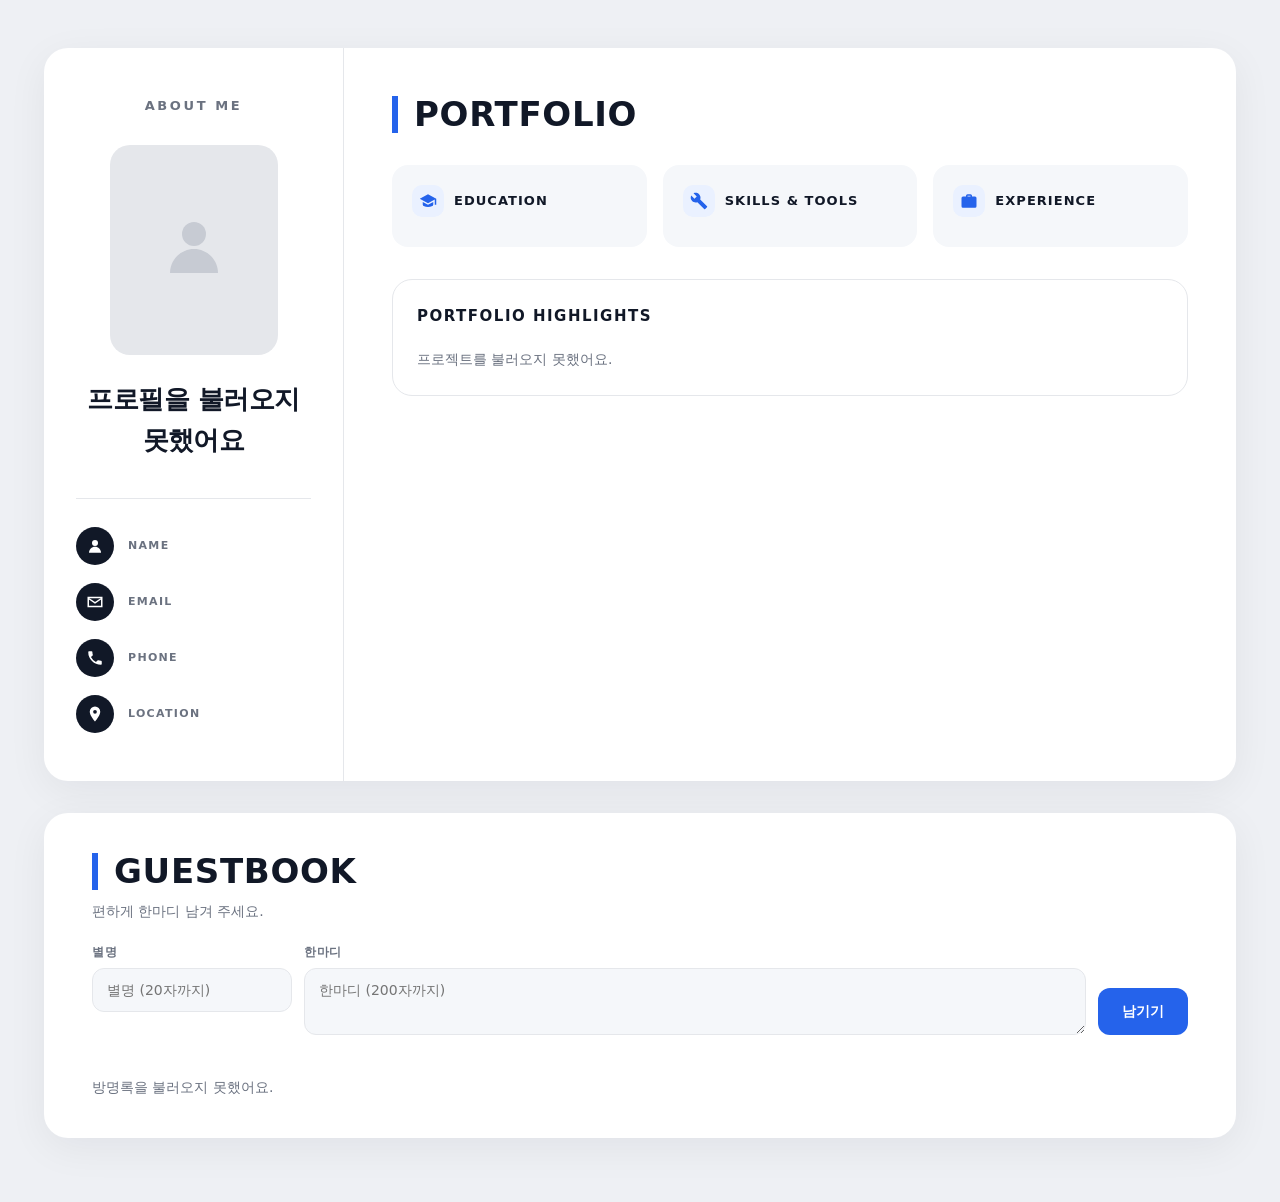
==== index.html @ bd90382a "방문자 화면(index.html, style.css, script.js) 추가 Supabase에서 프로필, 포트폴리오 카드, 좋아요 수, 방명록을 읽어 보여 준다. 카드마다 좋아요" ====
<!doctype html>
<html lang="ko">
<head>
  <meta charset="utf-8">
  <meta name="viewport" content="width=device-width, initial-scale=1">
  <title>포트폴리오</title>
  <link rel="stylesheet" href="style.css">
</head>
<body>
  <main class="page">

    <!-- 흰 큰 카드 -->
    <div class="sheet">

      <!-- 왼쪽: ABOUT ME -->
      <aside class="about">
        <p class="eyebrow">ABOUT ME</p>

        <div class="photo">
          <img id="photo-img" alt="프로필 사진" hidden>
          <span id="photo-empty" class="photo-empty">
            <svg viewBox="0 0 24 24" aria-hidden="true"><circle cx="12" cy="8" r="4"/><path d="M4 21c0-4.4 3.6-8 8-8s8 3.6 8 8z"/></svg>
          </span>
        </div>

        <h2 class="name" id="p-name">불러오는 중…</h2>
        <p class="job" id="p-title"></p>
        <p class="badge" id="p-badge" hidden></p>

        <ul class="contact">
          <li>
            <span class="contact-icon">
              <svg viewBox="0 0 24 24" aria-hidden="true"><circle cx="12" cy="8" r="4"/><path d="M4 21c0-4.4 3.6-8 8-8s8 3.6 8 8z"/></svg>
            </span>
            <div><span class="contact-label">NAME</span><span class="contact-value" id="c-name"></span></div>
          </li>
          <li>
            <span class="contact-icon">
              <svg viewBox="0 0 24 24" aria-hidden="true"><path d="M3 6h18v12H3z" fill="none" stroke="currentColor" stroke-width="2"/><path d="M3 7l9 6 9-6" fill="none" stroke="currentColor" stroke-width="2"/></svg>
            </span>
            <div><span class="contact-label">EMAIL</span><a class="contact-value" id="c-email"></a></div>
          </li>
          <li>
            <span class="contact-icon">
              <svg viewBox="0 0 24 24" aria-hidden="true"><path d="M6.6 10.8a15 15 0 0 0 6.6 6.6l2.2-2.2c.3-.3.7-.4 1-.2 1.1.4 2.3.6 3.6.6.6 0 1 .4 1 1V20c0 .6-.4 1-1 1A17 17 0 0 1 3 4c0-.6.4-1 1-1h3.5c.6 0 1 .4 1 1 0 1.3.2 2.5.6 3.6.1.3 0 .7-.2 1z"/></svg>
            </span>
            <div><span class="contact-label">PHONE</span><a class="contact-value" id="c-phone"></a></div>
          </li>
          <li>
            <span class="contact-icon">
              <svg viewBox="0 0 24 24" aria-hidden="true"><path d="M12 2a7 7 0 0 0-7 7c0 5.2 7 13 7 13s7-7.8 7-13a7 7 0 0 0-7-7zm0 9.5A2.5 2.5 0 1 1 12 6.5a2.5 2.5 0 0 1 0 5z"/></svg>
            </span>
            <div><span class="contact-label">LOCATION</span><span class="contact-value" id="c-location"></span></div>
          </li>
        </ul>
      </aside>

      <!-- 오른쪽: PORTFOLIO -->
      <section class="content">
        <h1 class="section-title">PORTFOLIO</h1>
        <h2 class="headline" id="p-headline"></h2>
        <p class="intro" id="p-intro"></p>

        <div class="facts">
          <div class="fact">
            <div class="fact-head">
              <span class="fact-icon">
                <svg viewBox="0 0 24 24" aria-hidden="true"><path d="M12 3 1 9l11 6 9-4.9V17h2V9z"/><path d="M5 13.2V17c0 1.7 3.1 3 7 3s7-1.3 7-3v-3.8l-7 3.8z"/></svg>
              </span>
              <h3>EDUCATION</h3>
            </div>
            <p id="p-education"></p>
          </div>
          <div class="fact">
            <div class="fact-head">
              <span class="fact-icon">
                <svg viewBox="0 0 24 24" aria-hidden="true"><path d="M22.7 19 13.6 9.9c.9-2.3.4-5-1.5-6.9-2-2-5-2.4-7.4-1.3L9 6 6 9 1.6 4.7C.4 7.1.9 10.1 2.9 12.1c1.9 1.9 4.6 2.4 6.9 1.5l9.1 9.1c.4.4 1 .4 1.4 0l2.3-2.3c.5-.4.5-1.1.1-1.4z"/></svg>
              </span>
              <h3>SKILLS &amp; TOOLS</h3>
            </div>
            <p id="p-skills"></p>
          </div>
          <div class="fact">
            <div class="fact-head">
              <span class="fact-icon">
                <svg viewBox="0 0 24 24" aria-hidden="true"><path d="M10 3h4a2 2 0 0 1 2 2v1h4a2 2 0 0 1 2 2v11a2 2 0 0 1-2 2H4a2 2 0 0 1-2-2V8a2 2 0 0 1 2-2h4V5a2 2 0 0 1 2-2zm0 3h4V5h-4z"/></svg>
              </span>
              <h3>EXPERIENCE</h3>
            </div>
            <p id="p-experience"></p>
          </div>
        </div>

        <section class="highlights">
          <h3 class="highlights-title">PORTFOLIO HIGHLIGHTS</h3>
          <div class="cards" id="cards">
            <p class="empty">불러오는 중…</p>
          </div>
        </section>

        <blockquote class="quote" id="p-quote" hidden></blockquote>
      </section>
    </div>

    <!-- 방명록 -->
    <section class="sheet guestbook">
      <h2 class="section-title">GUESTBOOK</h2>
      <p class="guestbook-help">편하게 한마디 남겨 주세요.</p>

      <div class="guestbook-form">
        <label class="field field-nick">
          <span>별명</span>
          <input id="gb-nickname" type="text" maxlength="20" placeholder="별명 (20자까지)" autocomplete="nickname">
        </label>
        <label class="field field-msg">
          <span>한마디</span>
          <textarea id="gb-message" maxlength="200" rows="2" placeholder="한마디 (200자까지)"></textarea>
        </label>
        <button type="button" id="gb-submit" class="primary-button">남기기</button>
      </div>
      <p class="form-status" id="gb-status" role="status"></p>

      <ul class="guestbook-list" id="gb-list">
        <li class="empty">불러오는 중…</li>
      </ul>
    </section>

  </main>

  <script src="script.js"></script>
</body>
</html>
---- style.css ----
/* ===== 색과 기본값 ===== */
:root {
  --bg: #eef0f4;          /* 연회색 바탕 */
  --card: #ffffff;        /* 흰 카드 */
  --text: #111827;        /* 진한 글자 */
  --muted: #6b7280;       /* 회색 글자 */
  --line: #e5e7eb;        /* 연한 테두리 */
  --soft: #f5f7fa;        /* 아주 연한 회색 */
  --blue: #2563eb;        /* 파란 강조색 */
  --blue-soft: #eaf1ff;
  --radius: 24px;
}

* { box-sizing: border-box; }

body {
  margin: 0;
  background: var(--bg);
  color: var(--text);
  font-family: "Pretendard", "Apple SD Gothic Neo", "Malgun Gothic", "Noto Sans KR", system-ui, sans-serif;
  line-height: 1.6;
  word-break: keep-all;
}

a { color: inherit; text-decoration: none; }
a:hover { color: var(--blue); }

.page {
  max-width: 1240px;
  margin: 0 auto;
  padding: 48px 24px 64px;
}

/* ===== 흰 큰 카드 ===== */
.sheet {
  background: var(--card);
  border-radius: var(--radius);
  box-shadow: 0 10px 40px rgba(17, 24, 39, 0.06);
  display: grid;
  grid-template-columns: 300px minmax(0, 1fr);
  overflow: hidden;
}

/* ===== 왼쪽 ABOUT ME ===== */
.about {
  padding: 48px 32px;
  border-right: 1px solid var(--line);
  display: flex;
  flex-direction: column;
  align-items: center;
  text-align: center;
}

.eyebrow {
  align-self: stretch;
  margin: 0 0 28px;
  font-size: 13px;
  font-weight: 800;
  letter-spacing: 0.2em;
  color: var(--muted);
}

.photo {
  width: 168px;
  aspect-ratio: 4 / 5;
  border-radius: 20px;
  overflow: hidden;
  background: #e5e7eb;
  display: grid;
  place-items: center;
}
.photo img { width: 100%; height: 100%; object-fit: cover; }
.photo-empty svg { width: 72px; height: 72px; fill: #c7cbd3; }

.name {
  margin: 24px 0 4px;
  font-size: 26px;
  font-weight: 800;
  letter-spacing: -0.02em;
}

.job {
  margin: 0;
  color: var(--blue);
  font-weight: 700;
  font-size: 15px;
}

.badge {
  margin: 14px 0 0;
  padding: 5px 14px;
  border: 1.5px solid var(--blue);
  border-radius: 999px;
  color: var(--blue);
  font-size: 13px;
  font-weight: 700;
}

.contact {
  list-style: none;
  padding: 28px 0 0;
  margin: 32px 0 0;
  border-top: 1px solid var(--line);
  align-self: stretch;
  text-align: left;
  display: grid;
  gap: 18px;
}
.contact li { display: flex; align-items: center; gap: 14px; }
.contact li > div { display: flex; flex-direction: column; min-width: 0; }

.contact-icon {
  flex: none;
  width: 38px;
  height: 38px;
  border-radius: 50%;
  background: var(--text);
  color: #fff;
  display: grid;
  place-items: center;
}
.contact-icon svg { width: 18px; height: 18px; fill: currentColor; }

.contact-label {
  font-size: 11px;
  font-weight: 700;
  letter-spacing: 0.12em;
  color: var(--muted);
}
.contact-value {
  font-size: 14px;
  font-weight: 600;
  overflow-wrap: anywhere;
}

/* ===== 오른쪽 PORTFOLIO ===== */
.content { padding: 48px 48px 40px; min-width: 0; }

.section-title {
  margin: 0;
  padding-left: 16px;
  border-left: 6px solid var(--blue);
  font-size: 34px;
  font-weight: 900;
  letter-spacing: 0.02em;
  line-height: 1.1;
}

.headline {
  margin: 28px 0 12px;
  font-size: 24px;
  font-weight: 800;
  line-height: 1.45;
  letter-spacing: -0.02em;
}
.name-mark {
  color: var(--text);
  text-decoration: underline;
  text-decoration-color: var(--blue);
  text-decoration-thickness: 4px;
  text-underline-offset: 6px;
}

.intro {
  margin: 0;
  color: var(--muted);
  font-size: 15px;
  white-space: pre-line;
}

/* EDUCATION · SKILLS & TOOLS · EXPERIENCE */
.facts {
  margin-top: 32px;
  display: grid;
  grid-template-columns: repeat(3, minmax(0, 1fr));
  gap: 16px;
}
.fact {
  background: var(--soft);
  border-radius: 16px;
  padding: 20px;
}
.fact-head { display: flex; align-items: center; gap: 10px; margin-bottom: 10px; }
.fact-icon {
  width: 32px;
  height: 32px;
  border-radius: 10px;
  background: var(--blue-soft);
  color: var(--blue);
  display: grid;
  place-items: center;
  flex: none;
}
.fact-icon svg { width: 18px; height: 18px; fill: currentColor; }
.fact h3 { margin: 0; font-size: 13px; font-weight: 800; letter-spacing: 0.08em; }
.fact p { margin: 0; font-size: 14px; color: #374151; white-space: pre-line; }

/* PORTFOLIO HIGHLIGHTS 상자 */
.highlights {
  margin-top: 32px;
  border: 1px solid var(--line);
  border-radius: 20px;
  padding: 24px;
}
.highlights-title {
  margin: 0 0 20px;
  font-size: 15px;
  font-weight: 800;
  letter-spacing: 0.1em;
}

.cards {
  display: grid;
  grid-template-columns: repeat(4, minmax(0, 1fr));
  gap: 16px;
}

/* 포트폴리오 카드 하나 */
.project {
  display: flex;
  flex-direction: column;
  border: 1px solid var(--line);
  border-radius: 14px;
  overflow: hidden;
  background: #fff;
  transition: transform 0.15s, box-shadow 0.15s;
}
.project:hover { transform: translateY(-3px); box-shadow: 0 10px 24px rgba(17, 24, 39, 0.08); }

.project-open {
  all: unset;
  display: flex;
  flex-direction: column;
  flex: 1;
  cursor: pointer;
}
.project-open:disabled { cursor: default; }
.project-open:focus-visible { outline: 3px solid var(--blue); outline-offset: -3px; }

/* 브라우저 창 모양 썸네일 */
.browser { background: var(--soft); border-bottom: 1px solid var(--line); }
.browser-bar {
  display: flex;
  gap: 5px;
  padding: 8px 10px;
  background: #e9ecf1;
}
.browser-bar i {
  width: 8px;
  height: 8px;
  border-radius: 50%;
  background: #c3c8d1;
}
.browser-bar i:nth-child(1) { background: #ff6159; }
.browser-bar i:nth-child(2) { background: #ffbd2e; }
.browser-bar i:nth-child(3) { background: #28c941; }
.browser-view {
  aspect-ratio: 16 / 10;
  background: #e5e7eb;
  display: grid;
  place-items: center;
  overflow: hidden;
}
.browser-view img { width: 100%; height: 100%; object-fit: cover; display: block; }
.browser-view .placeholder { font-size: 12px; color: #9ca3af; font-weight: 600; }

.project-body { padding: 14px 14px 8px; display: flex; flex-direction: column; gap: 6px; flex: 1; }
.project-meta { margin: 0; font-size: 12px; font-weight: 800; color: var(--blue); }
.project-title { margin: 0; font-size: 15px; font-weight: 800; line-height: 1.35; }
.project-desc {
  margin: 0;
  font-size: 13px;
  color: var(--muted);
  display: -webkit-box;
  -webkit-line-clamp: 2;
  -webkit-box-orient: vertical;
  overflow: hidden;
}

.project-foot {
  display: flex;
  align-items: center;
  justify-content: space-between;
  gap: 8px;
  padding: 8px 14px 14px;
}
.tags { display: flex; flex-wrap: wrap; gap: 4px; min-width: 0; }
.tag {
  background: #f1f2f4;
  color: #4b5563;
  font-size: 11px;
  font-weight: 600;
  padding: 3px 8px;
  border-radius: 6px;
}

/* 좋아요 버튼 */
.like {
  flex: none;
  display: inline-flex;
  align-items: center;
  gap: 4px;
  border: 1px solid var(--line);
  background: #fff;
  border-radius: 999px;
  padding: 4px 10px;
  font: inherit;
  font-size: 13px;
  font-weight: 700;
  color: var(--muted);
  cursor: pointer;
}
.like svg { width: 16px; height: 16px; fill: none; stroke: currentColor; stroke-width: 2; }
.like:hover:not(:disabled) { color: #e11d48; border-color: #fecdd3; }
.like.is-liked { color: #e11d48; border-color: #fecdd3; background: #fff1f2; cursor: default; }
.like.is-liked svg { fill: currentColor; }
.like:disabled { cursor: default; }

/* 맨 아래 인용 */
.quote {
  margin: 36px 0 0;
  padding: 0;
  text-align: center;
  font-style: italic;
  font-size: 16px;
  color: #374151;
}
.quote::before { content: "“ "; color: var(--blue); font-weight: 800; }
.quote::after { content: " ”"; color: var(--blue); font-weight: 800; }

.empty { color: var(--muted); font-size: 14px; margin: 0; grid-column: 1 / -1; }

/* ===== 방명록 ===== */
.guestbook {
  display: block;
  margin-top: 32px;
  padding: 40px 48px;
}
.guestbook-help { margin: 10px 0 20px; color: var(--muted); font-size: 14px; }

.guestbook-form {
  display: grid;
  grid-template-columns: 200px minmax(0, 1fr) auto;
  gap: 12px;
  align-items: start;
}
.guestbook-form .primary-button { align-self: end; }
.field { display: flex; flex-direction: column; gap: 6px; }
.field span { font-size: 12px; font-weight: 700; color: var(--muted); letter-spacing: 0.05em; }
.field input,
.field textarea {
  font: inherit;
  font-size: 14px;
  border: 1px solid var(--line);
  border-radius: 12px;
  padding: 10px 14px;
  background: var(--soft);
  color: var(--text);
  resize: vertical;
}
.field input:focus,
.field textarea:focus { outline: 2px solid var(--blue); outline-offset: 0; background: #fff; }

.primary-button {
  font: inherit;
  font-weight: 800;
  font-size: 14px;
  border: 0;
  border-radius: 12px;
  padding: 12px 24px;
  background: var(--blue);
  color: #fff;
  cursor: pointer;
}
.primary-button:hover { background: #1d4ed8; }
.primary-button:disabled { opacity: 0.6; cursor: default; }

.form-status { min-height: 1.6em; margin: 8px 0 0; font-size: 13px; color: var(--muted); }
.form-status.is-error { color: #dc2626; }

.guestbook-list {
  list-style: none;
  margin: 12px 0 0;
  padding: 0;
  display: grid;
  gap: 10px;
}
.guestbook-item {
  border: 1px solid var(--line);
  border-radius: 14px;
  padding: 14px 18px;
}
.guestbook-item-head { display: flex; align-items: baseline; gap: 10px; flex-wrap: wrap; }
.guestbook-nick { font-weight: 800; font-size: 14px; }
.guestbook-date { font-size: 12px; color: var(--muted); }
.guestbook-msg { margin: 4px 0 0; font-size: 14px; color: #374151; white-space: pre-line; overflow-wrap: anywhere; }

/* ===== 화면 폭에 따라 ===== */
@media (max-width: 1100px) {
  .cards { grid-template-columns: repeat(2, minmax(0, 1fr)); }
}

@media (max-width: 860px) {
  .page { padding: 16px 16px 40px; }
  .sheet { grid-template-columns: 1fr; }
  .about { border-right: 0; border-bottom: 1px solid var(--line); padding: 36px 24px; }
  .content { padding: 32px 20px; }
  .section-title { font-size: 28px; }
  .headline { font-size: 20px; }
  .facts { grid-template-columns: 1fr; }
  .highlights { padding: 16px; }
  .guestbook { padding: 32px 20px; margin-top: 16px; }
  .guestbook-form { grid-template-columns: 1fr; }
  .primary-button { width: 100%; }
}

@media (max-width: 560px) {
  .cards { grid-template-columns: 1fr; }
}
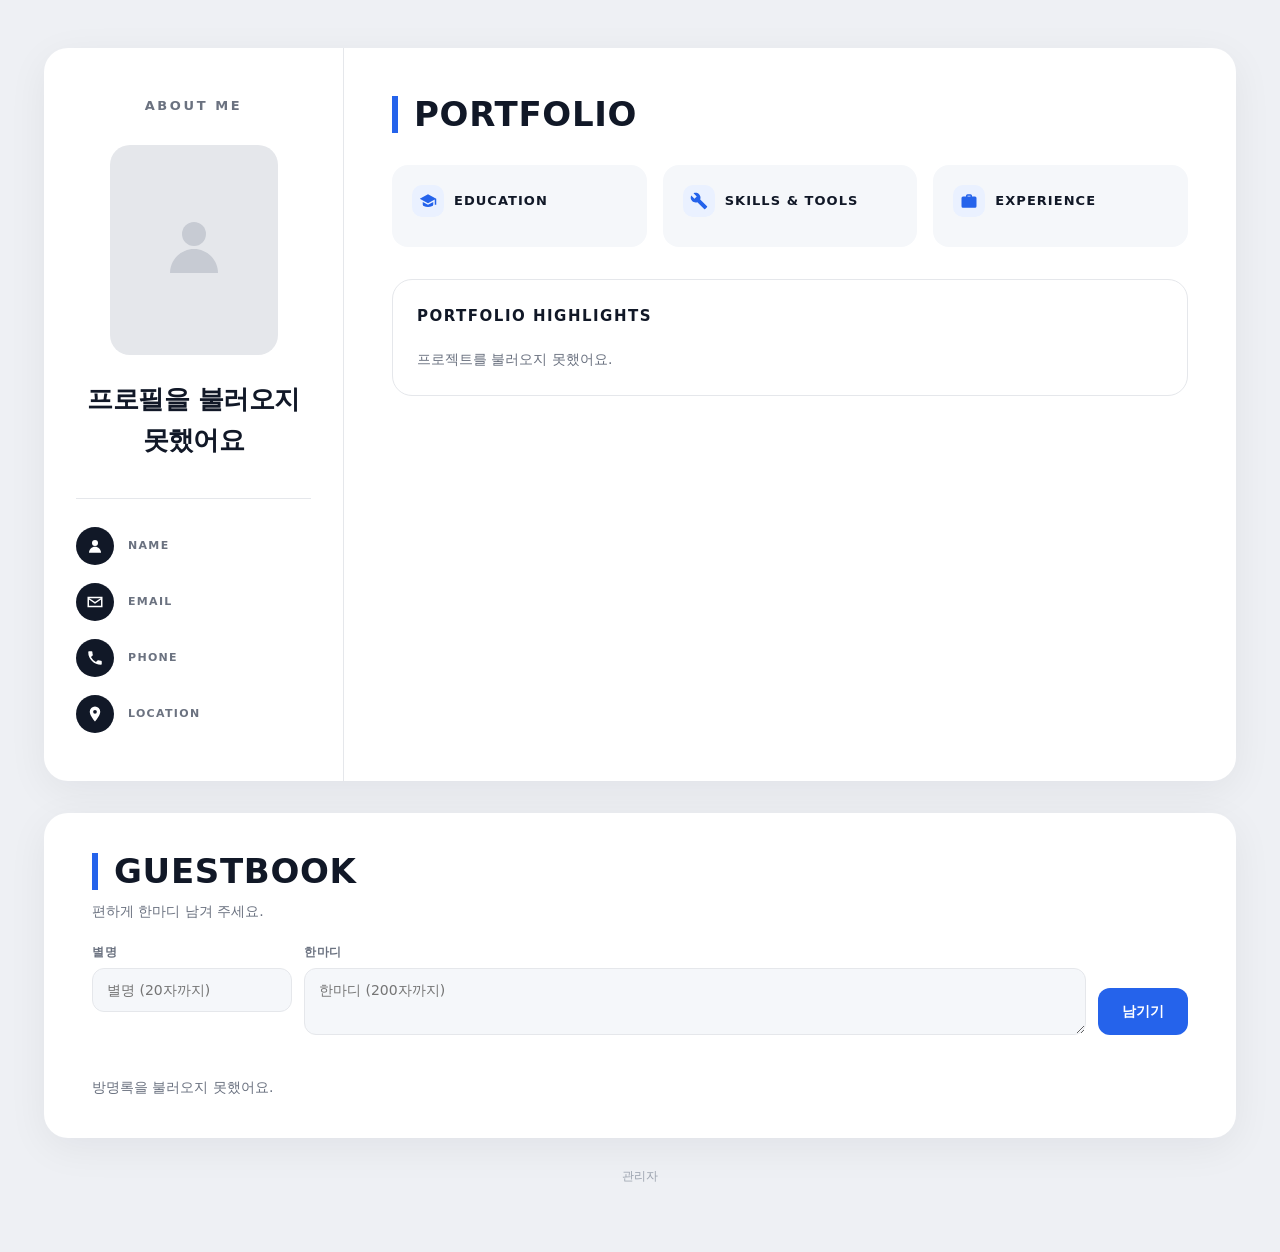
==== commit 27e8bdcc: "관리자 화면(admin.html, admin.js) 추가, 방문자 화면에 관리자 링크 로그인/로그아웃, 관리자 확인, 프로필·사진 수정, 포트폴리오 카드 추가·수정·삭제·순서 바꾸" ====
--- a/index.html
+++ b/index.html
@@ -125,6 +125,10 @@
       </ul>
     </section>
 
+    <footer class="site-foot">
+      <a href="admin.html">관리자</a>
+    </footer>
+
   </main>
 
   <script src="script.js"></script>
--- a/style.css
+++ b/style.css
@@ -395,6 +395,11 @@
 .guestbook-date { font-size: 12px; color: var(--muted); }
 .guestbook-msg { margin: 4px 0 0; font-size: 14px; color: #374151; white-space: pre-line; overflow-wrap: anywhere; }
 
+/* ===== 맨 아래 관리자 링크 ===== */
+.site-foot { margin-top: 24px; text-align: center; }
+.site-foot a { font-size: 12px; color: #9ca3af; }
+.site-foot a:hover { color: var(--blue); }
+
 /* ===== 화면 폭에 따라 ===== */
 @media (max-width: 1100px) {
   .cards { grid-template-columns: repeat(2, minmax(0, 1fr)); }
